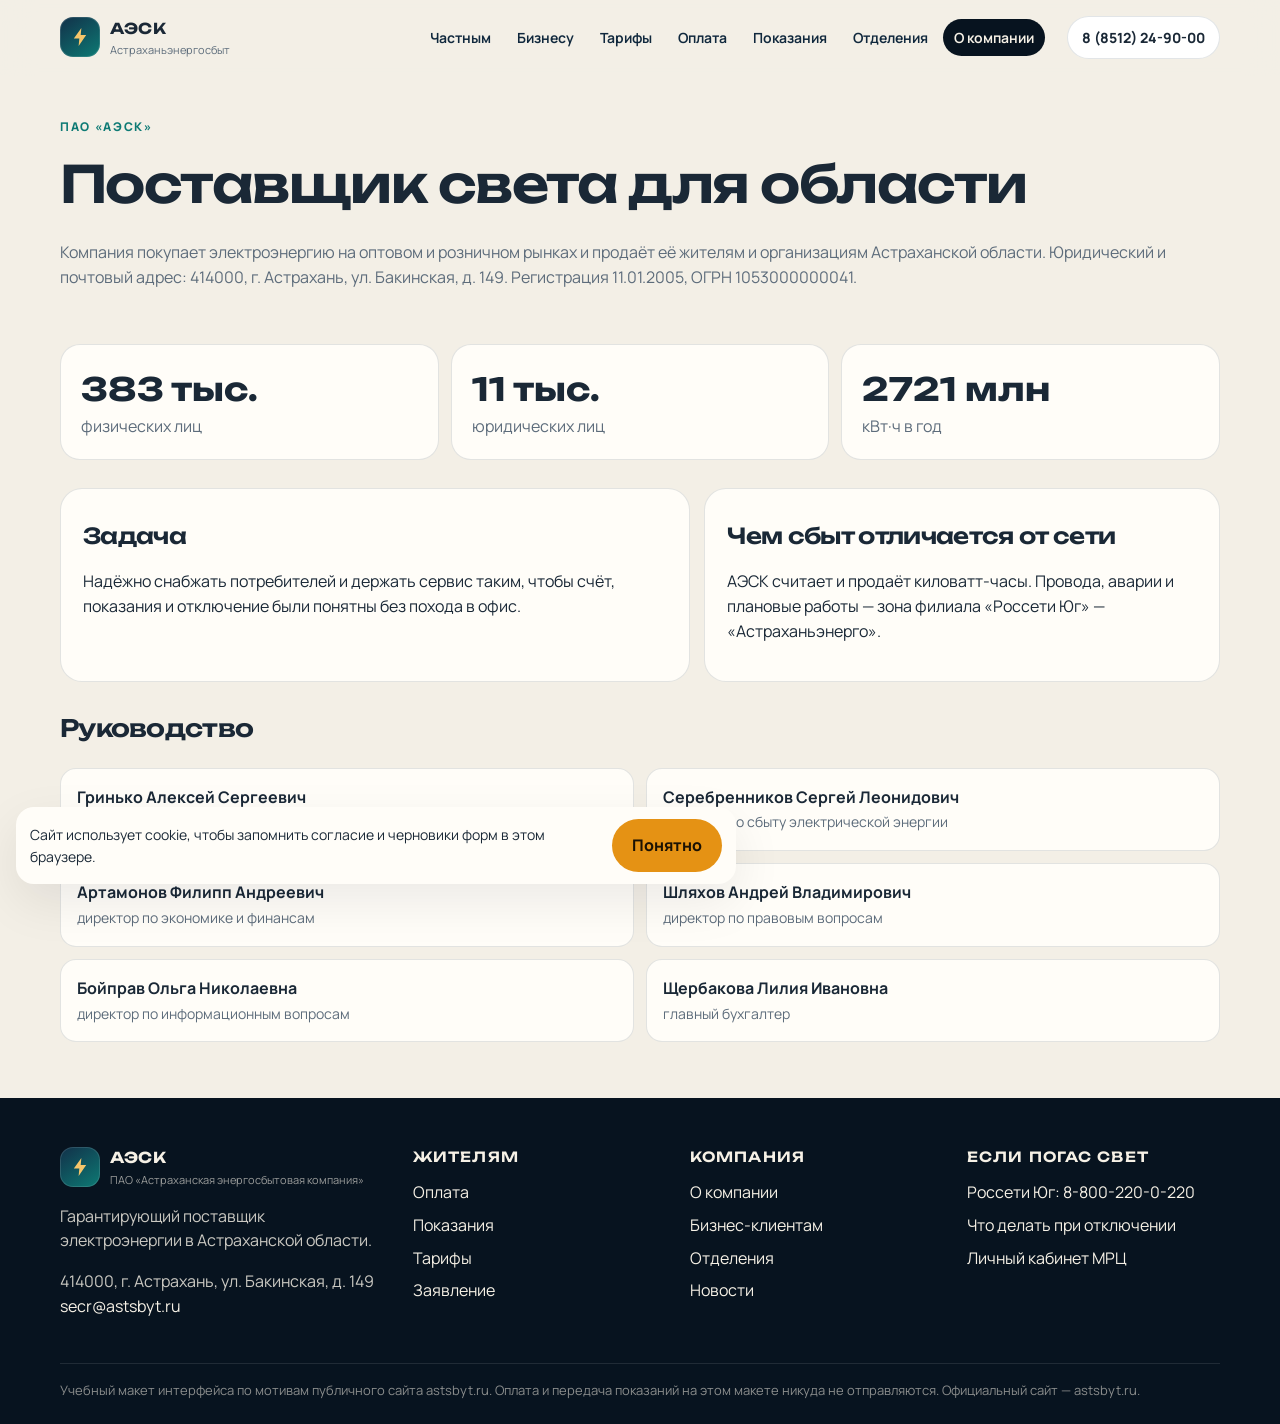
==== about.html @ f68e724e "Add a clearer redesign of the AESK public site. Keep the same resident and business flows in a simpl" ====
<!DOCTYPE html>
<html lang="ru">
<head>
  <meta charset="UTF-8">
  <meta name="viewport" content="width=device-width, initial-scale=1">
  <title>О компании — АЭСК</title>
  <link rel="preconnect" href="https://fonts.googleapis.com">
  <link href="https://fonts.googleapis.com/css2?family=Manrope:wght@400;500;600;700;800&family=Unbounded:wght@500;600;700&display=swap" rel="stylesheet">
  <link rel="stylesheet" href="css/style.css">
</head>
<body data-page="about">
  <header id="site-header"></header>
  <main class="wrap">
    <div class="page-hero">
      <div class="kicker">ПАО «АЭСК»</div>
      <h1>Поставщик света для области</h1>
      <p class="muted">Компания покупает электроэнергию на оптовом и розничном рынках и продаёт её жителям и организациям Астраханской области. Юридический и почтовый адрес: 414000, г. Астрахань, ул. Бакинская, д. 149. Регистрация 11.01.2005, ОГРН 1053000000041.</p>
    </div>
    <div class="stats" style="margin: 28px 0">
      <article class="stat"><b>383 тыс.</b><span class="muted">физических лиц</span></article>
      <article class="stat"><b>11 тыс.</b><span class="muted">юридических лиц</span></article>
      <article class="stat"><b>2721 млн</b><span class="muted">кВт·ч в год</span></article>
    </div>
    <div class="cards-2" style="margin-bottom:28px">
      <article class="card">
        <h3>Задача</h3>
        <p>Надёжно снабжать потребителей и держать сервис таким, чтобы счёт, показания и отключение были понятны без похода в офис.</p>
      </article>
      <article class="card">
        <h3>Чем сбыт отличается от сети</h3>
        <p>АЭСК считает и продаёт киловатт-часы. Провода, аварии и плановые работы — зона филиала «Россети Юг» — «Астраханьэнерго».</p>
      </article>
    </div>
    <h2>Руководство</h2>
    <div class="people" style="margin-bottom:56px">
      <article class="person"><strong>Гринько Алексей Сергеевич</strong><span>генеральный директор</span></article>
      <article class="person"><strong>Серебренников Сергей Леонидович</strong><span>директор по сбыту электрической энергии</span></article>
      <article class="person"><strong>Артамонов Филипп Андреевич</strong><span>директор по экономике и финансам</span></article>
      <article class="person"><strong>Шляхов Андрей Владимирович</strong><span>директор по правовым вопросам</span></article>
      <article class="person"><strong>Бойправ Ольга Николаевна</strong><span>директор по информационным вопросам</span></article>
      <article class="person"><strong>Щербакова Лилия Ивановна</strong><span>главный бухгалтер</span></article>
    </div>
  </main>
  <footer id="site-footer"></footer>
  <script src="js/main.js"></script>
</body>
</html>
---- css/style.css ----
:root {
  --ink: #07131f;
  --navy: #10283d;
  --deep: #0c3a40;
  --paper: #f3efe6;
  --paper-2: #e7e1d4;
  --card: #fffdf8;
  --amber: #e59214;
  --amber-2: #c56e08;
  --teal: #0d7a74;
  --teal-2: #14948c;
  --text: #1a2836;
  --muted: #5d6c7b;
  --line: rgba(16, 40, 61, 0.12);
  --shadow: 0 18px 50px rgba(7, 19, 31, 0.08);
  --radius: 22px;
  --header: 76px;
  --font: "Manrope", "Segoe UI", sans-serif;
  --display: "Unbounded", "Manrope", sans-serif;
}

* { box-sizing: border-box; }
html { scroll-behavior: smooth; }
body {
  margin: 0;
  font-family: var(--font);
  color: var(--text);
  background: var(--paper);
  line-height: 1.55;
}
img { max-width: 100%; display: block; }
a { color: inherit; }
button, input, select, textarea { font: inherit; color: inherit; }
button { cursor: pointer; }

.wrap {
  width: min(1160px, calc(100% - 40px));
  margin: 0 auto;
}

.site-header {
  position: sticky;
  top: 0;
  z-index: 40;
  height: var(--header);
  display: flex;
  align-items: center;
  background: rgba(243, 239, 230, 0.86);
  backdrop-filter: blur(16px);
  border-bottom: 1px solid transparent;
}
.site-header.scrolled { border-bottom-color: var(--line); }
.header-inner {
  display: flex;
  align-items: center;
  gap: 22px;
  width: min(1160px, calc(100% - 40px));
  margin: 0 auto;
}
.logo {
  display: flex;
  align-items: center;
  gap: 10px;
  text-decoration: none;
  flex: 0 0 auto;
}
.logo-mark {
  width: 40px;
  height: 40px;
  border-radius: 13px;
  background: linear-gradient(145deg, #123049, #0d7a74);
  display: grid;
  place-items: center;
  box-shadow: inset 0 0 0 1px rgba(255,255,255,.12);
}
.logo-mark svg { width: 22px; height: 22px; }
.logo strong {
  display: block;
  font-family: var(--display);
  font-size: 15px;
  letter-spacing: 0.04em;
}
.logo small {
  display: block;
  color: var(--muted);
  font-size: 11px;
  margin-top: 1px;
}
.nav {
  display: flex;
  gap: 4px;
  margin-left: auto;
}
.nav a {
  text-decoration: none;
  font-size: 14px;
  font-weight: 650;
  padding: 8px 11px;
  border-radius: 999px;
  color: var(--navy);
}
.nav a:hover { background: rgba(16, 40, 61, 0.06); }
.nav a[aria-current="page"] {
  background: var(--ink);
  color: #f6f1e6;
}
.header-phone {
  text-decoration: none;
  font-weight: 750;
  font-size: 14px;
  white-space: nowrap;
  padding: 10px 14px;
  border-radius: 999px;
  background: #fff;
  border: 1px solid var(--line);
}
.menu-btn {
  display: none;
  margin-left: auto;
  width: 44px;
  height: 44px;
  border-radius: 12px;
  border: 1px solid var(--line);
  background: #fff;
}
.menu-btn span {
  display: block;
  height: 2px;
  margin: 5px 11px;
  background: var(--ink);
}

.hero {
  position: relative;
  color: #f6f1e6;
  background:
    radial-gradient(800px 420px at 88% 0%, rgba(229, 146, 20, 0.38), transparent 60%),
    radial-gradient(640px 420px at 0% 100%, rgba(20, 148, 140, 0.38), transparent 58%),
    linear-gradient(155deg, #07131f 0%, #123049 58%, #0c3a40 100%);
  overflow: hidden;
}
.hero::before {
  content: "";
  position: absolute;
  inset: 0;
  background-image: linear-gradient(rgba(255,255,255,.045) 1px, transparent 1px),
    linear-gradient(90deg, rgba(255,255,255,.045) 1px, transparent 1px);
  background-size: 48px 48px;
  mask-image: linear-gradient(180deg, #000 20%, transparent 90%);
}
.hero-grid {
  position: relative;
  display: grid;
  grid-template-columns: 1.15fr 0.85fr;
  gap: 48px;
  padding: 64px 0 92px;
  align-items: end;
}
.hero-grid > *,
.actions > *,
.cards-3 > *,
.cards-2 > *,
.ranges > *,
.pay-grid > *,
.offices > *,
.stats > *,
.people > *,
.foot-grid > *,
.form-row > *,
.deadline-meta > * {
  min-width: 0;
}
.eyebrow {
  display: inline-flex;
  align-items: center;
  gap: 8px;
  font-size: 12px;
  letter-spacing: 0.14em;
  text-transform: uppercase;
  font-weight: 750;
  color: #f0c27a;
}
.eyebrow i {
  width: 8px;
  height: 8px;
  border-radius: 50%;
  background: #3ddebe;
  display: inline-block;
}
h1, h2, h3 { font-family: var(--display); font-weight: 600; letter-spacing: -0.03em; }
.hero h1 {
  font-size: clamp(34px, 5vw, 64px);
  line-height: 1.05;
  margin: 14px 0 16px;
}
.lead { font-size: 18px; max-width: 520px; color: rgba(246, 241, 230, 0.82); margin: 0 0 28px; }
.btn-row { display: flex; flex-wrap: wrap; gap: 12px; }
.btn {
  display: inline-flex;
  align-items: center;
  justify-content: center;
  gap: 8px;
  text-decoration: none;
  border: 0;
  border-radius: 999px;
  padding: 14px 20px;
  font-weight: 750;
  background: var(--amber);
  color: #1b1204;
  transition: transform .15s ease, background .15s ease;
}
.btn:hover { transform: translateY(-1px); background: #f0a22a; }
.btn.ghost {
  background: transparent;
  color: #f6f1e6;
  box-shadow: inset 0 0 0 1px rgba(246, 241, 230, 0.35);
}
.btn.dark { background: var(--ink); color: #f6f1e6; }
.btn.line {
  background: transparent;
  color: var(--navy);
  box-shadow: inset 0 0 0 1px var(--line);
}
.btn:focus-visible, a:focus-visible, button:focus-visible, input:focus-visible, select:focus-visible, textarea:focus-visible {
  outline: 3px solid #e59214;
  outline-offset: 2px;
}

.deadline {
  background: rgba(255, 253, 248, 0.1);
  border: 1px solid rgba(255,255,255,.16);
  border-radius: 28px;
  padding: 22px;
  backdrop-filter: blur(10px);
}
.deadline-top {
  display: flex;
  justify-content: space-between;
  align-items: flex-start;
  gap: 12px;
}
.deadline b { font-family: var(--display); font-size: 64px; line-height: .9; display: block; }
.deadline span { color: rgba(246,241,230,.75); }
.pill {
  font-size: 12px;
  font-weight: 800;
  letter-spacing: .08em;
  text-transform: uppercase;
  background: rgba(61, 222, 190, .16);
  color: #b8fff2;
  border-radius: 999px;
  padding: 6px 10px;
}
.meter {
  margin-top: 18px;
  height: 10px;
  border-radius: 999px;
  background: rgba(255,255,255,.12);
  overflow: hidden;
}
.meter i {
  display: block;
  height: 100%;
  width: 72%;
  background: linear-gradient(90deg, #14948c, #e59214);
}
.deadline-meta {
  display: grid;
  grid-template-columns: 1fr 1fr;
  gap: 10px;
  margin-top: 16px;
}
.deadline-meta div {
  background: rgba(7, 19, 31, .28);
  border-radius: 16px;
  padding: 12px;
}
.deadline-meta strong { display: block; font-size: 18px; }
.deadline-meta small { color: rgba(246,241,230,.7); }

.actions {
  margin-top: -46px;
  position: relative;
  z-index: 2;
  display: grid;
  grid-template-columns: repeat(6, 1fr);
  gap: 12px;
}
.action {
  background: var(--card);
  border-radius: 20px;
  padding: 16px 14px 18px;
  text-decoration: none;
  box-shadow: var(--shadow);
  border: 1px solid rgba(255,255,255,.7);
  min-height: 148px;
  display: flex;
  flex-direction: column;
  gap: 10px;
}
.action:hover { transform: translateY(-3px); }
.action svg { width: 28px; height: 28px; }
.action strong { font-size: 15px; line-height: 1.25; }
.action em { font-style: normal; color: var(--muted); font-size: 13px; margin-top: auto; }

.section { padding: 72px 0; }
.section h2 { font-size: clamp(28px, 3vw, 42px); margin: 8px 0 12px; }
.kicker {
  color: var(--teal);
  font-weight: 800;
  font-size: 12px;
  letter-spacing: .14em;
  text-transform: uppercase;
}
.section-head {
  display: flex;
  justify-content: space-between;
  align-items: flex-end;
  gap: 20px;
  margin-bottom: 24px;
}
.muted { color: var(--muted); }

.cards-3, .cards-2 { display: grid; gap: 14px; }
.cards-3 { grid-template-columns: repeat(3, 1fr); }
.cards-2 { grid-template-columns: 1.1fr .9fr; }
.card {
  background: var(--card);
  border-radius: var(--radius);
  padding: 22px;
  border: 1px solid var(--line);
}
.card h3 { margin: 8px 0; font-size: 22px; }
.tag {
  display: inline-block;
  font-size: 12px;
  font-weight: 800;
  border-radius: 999px;
  padding: 4px 9px;
  background: #f6e7cc;
  color: #8a4d05;
}
.tag.alert { background: #fde2dc; color: #9a3412; }
.tag.ok { background: #d9f3ef; color: #0d5c57; }
.card a.more { color: var(--teal); font-weight: 750; text-decoration: none; }

.ranges { display: grid; grid-template-columns: repeat(3, 1fr); gap: 14px; }
.range {
  border-radius: 24px;
  padding: 22px;
  background: var(--navy);
  color: #f6f1e6;
  min-height: 230px;
  display: flex;
  flex-direction: column;
}
.range:nth-child(2) { background: var(--deep); }
.range:nth-child(3) { background: #3d2a12; }
.range .price {
  font-family: var(--display);
  font-size: 40px;
  margin-top: auto;
}
.range .price small { font-size: 16px; font-family: var(--font); opacity: .75; }

.faq details {
  background: var(--card);
  border-radius: 16px;
  border: 1px solid var(--line);
  padding: 6px 18px;
  margin-bottom: 10px;
}
.faq summary {
  cursor: pointer;
  font-weight: 750;
  padding: 14px 0;
  list-style: none;
}
.faq summary::-webkit-details-marker { display: none; }
.faq summary::after { content: "+"; float: right; color: var(--amber-2); font-size: 22px; }
.faq details[open] summary::after { content: "–"; }
.faq details p { margin-top: 0; color: var(--muted); }

.band {
  background: var(--ink);
  color: #f6f1e6;
  border-radius: 28px;
  padding: 36px;
  display: flex;
  justify-content: space-between;
  gap: 24px;
  align-items: center;
}
.band h2 { margin: 0 0 8px; }

.page-hero { padding: 42px 0 10px; }
.page-hero h1 { font-size: clamp(34px, 4vw, 54px); margin: 8px 0; }

.table-wrap { overflow-x: auto; border-radius: 20px; border: 1px solid var(--line); background: var(--card); }
table { width: 100%; border-collapse: collapse; min-width: 640px; }
th, td { text-align: left; padding: 14px 16px; border-bottom: 1px solid var(--line); vertical-align: top; }
th { font-size: 13px; letter-spacing: .04em; text-transform: uppercase; color: var(--muted); }
tr:last-child td { border-bottom: 0; }

.pay-grid { display: grid; grid-template-columns: repeat(3, 1fr); gap: 14px; }
.pay-card {
  background: var(--card);
  border: 1px solid var(--line);
  border-radius: 20px;
  padding: 20px;
  text-decoration: none;
  min-height: 160px;
  display: flex;
  flex-direction: column;
}
.pay-card strong { font-size: 18px; }
.pay-card span { color: var(--muted); margin-top: auto; }

form.panel {
  background: var(--card);
  border: 1px solid var(--line);
  border-radius: 24px;
  padding: 24px;
  display: grid;
  gap: 14px;
}
label { display: grid; gap: 6px; font-weight: 700; font-size: 14px; }
input, select, textarea {
  border: 1px solid var(--line);
  background: #fff;
  border-radius: 12px;
  padding: 12px 14px;
}
textarea { min-height: 120px; resize: vertical; }
.form-row { display: grid; grid-template-columns: 1fr 1fr; gap: 14px; }
.note {
  background: #fff6e6;
  border-radius: 16px;
  padding: 14px 16px;
  color: #6b4a16;
  font-size: 14px;
}
.success {
  display: none;
  background: #e7f7f4;
  border-radius: 16px;
  padding: 16px;
  color: #0d5c57;
}
.error { color: #9a3412; font-size: 13px; font-weight: 650; }

.search {
  width: 100%;
  margin-bottom: 16px;
  border-radius: 14px;
  border: 1px solid var(--line);
  padding: 14px 16px;
  background: #fff;
}
.offices { display: grid; grid-template-columns: 1fr 1fr; gap: 12px; }
.office {
  background: var(--card);
  border: 1px solid var(--line);
  border-radius: 18px;
  padding: 18px;
}
.office h3 { margin: 0 0 6px; font-size: 18px; }
.office p { margin: 4px 0; color: var(--muted); font-size: 14px; }

.stats { display: grid; grid-template-columns: repeat(3, 1fr); gap: 12px; }
.stat {
  background: var(--card);
  border-radius: 20px;
  padding: 20px;
  border: 1px solid var(--line);
}
.stat b { font-family: var(--display); font-size: 32px; display: block; }

.people { display: grid; grid-template-columns: 1fr 1fr; gap: 12px; }
.person { background: var(--card); border: 1px solid var(--line); border-radius: 16px; padding: 16px; }
.person strong { display: block; }
.person span { color: var(--muted); font-size: 14px; }

.news-list { display: grid; gap: 12px; }
.news-item {
  display: grid;
  grid-template-columns: 110px 1fr;
  gap: 16px;
  background: var(--card);
  border: 1px solid var(--line);
  border-radius: 18px;
  padding: 16px;
  text-decoration: none;
}
.date-box {
  background: var(--paper-2);
  border-radius: 14px;
  display: grid;
  place-items: center;
  text-align: center;
  font-weight: 800;
  min-height: 84px;
}
.article { max-width: 760px; }
.article p { font-size: 17px; }

.site-footer {
  background: #07131f;
  color: rgba(246, 241, 230, .82);
  padding: 48px 0 24px;
  margin-top: 20px;
}
.foot-grid {
  display: grid;
  grid-template-columns: 1.3fr 1fr 1fr 1fr;
  gap: 24px;
}
.site-footer a { color: #f6f1e6; text-decoration: none; }
.site-footer .logo small { color: rgba(246, 241, 230, 0.62); }
.site-footer a:hover { color: #f0c27a; }
.site-footer h3 { color: #f6f1e6; font-size: 14px; margin: 0 0 12px; letter-spacing: .08em; text-transform: uppercase; }
.site-footer ul { list-style: none; margin: 0; padding: 0; display: grid; gap: 8px; }
.legal {
  margin-top: 28px;
  padding-top: 16px;
  border-top: 1px solid rgba(255,255,255,.1);
  font-size: 13px;
  color: rgba(246,241,230,.55);
}

.cookie {
  position: fixed;
  left: 16px;
  right: 16px;
  bottom: 16px;
  z-index: 50;
  background: #fffdf8;
  border-radius: 18px;
  box-shadow: var(--shadow);
  padding: 12px 14px;
  display: flex;
  gap: 12px;
  align-items: center;
  justify-content: space-between;
  max-width: 720px;
}
.cookie p { margin: 0; font-size: 14px; }

@media (max-width: 980px) {
  .nav, .header-phone { display: none; }
  .menu-btn { display: block; }
  .nav.open {
    display: flex;
    flex-direction: column;
    position: absolute;
    top: var(--header);
    left: 0;
    right: 0;
    background: #f3efe6;
    padding: 12px 20px 18px;
    border-bottom: 1px solid var(--line);
  }
  .hero-grid, .cards-3, .cards-2, .ranges, .pay-grid, .actions, .offices, .stats, .people, .foot-grid, .form-row {
    grid-template-columns: 1fr;
  }
  .actions { grid-template-columns: 1fr 1fr; }
  .band, .section-head, .cookie { flex-direction: column; align-items: flex-start; }
  .news-item { grid-template-columns: 1fr; }
}
@media (max-width: 640px) {
  .actions { grid-template-columns: 1fr; }
  .wrap { width: min(1160px, calc(100% - 28px)); }
  .hero-grid { padding-top: 28px; padding-bottom: 72px; }
  .hero h1 { font-size: 34px; max-width: none; }
  .lead { font-size: 16px; }
  .deadline b { font-size: 48px; }
  .deadline-meta { grid-template-columns: 1fr; }
  .eyebrow { letter-spacing: 0.08em; }
  .cookie { left: 10px; right: 10px; bottom: 10px; align-items: stretch; }
  .cookie .btn { width: 100%; }
}
@media (prefers-reduced-motion: reduce) {
  * { scroll-behavior: auto !important; transition: none !important; }
}
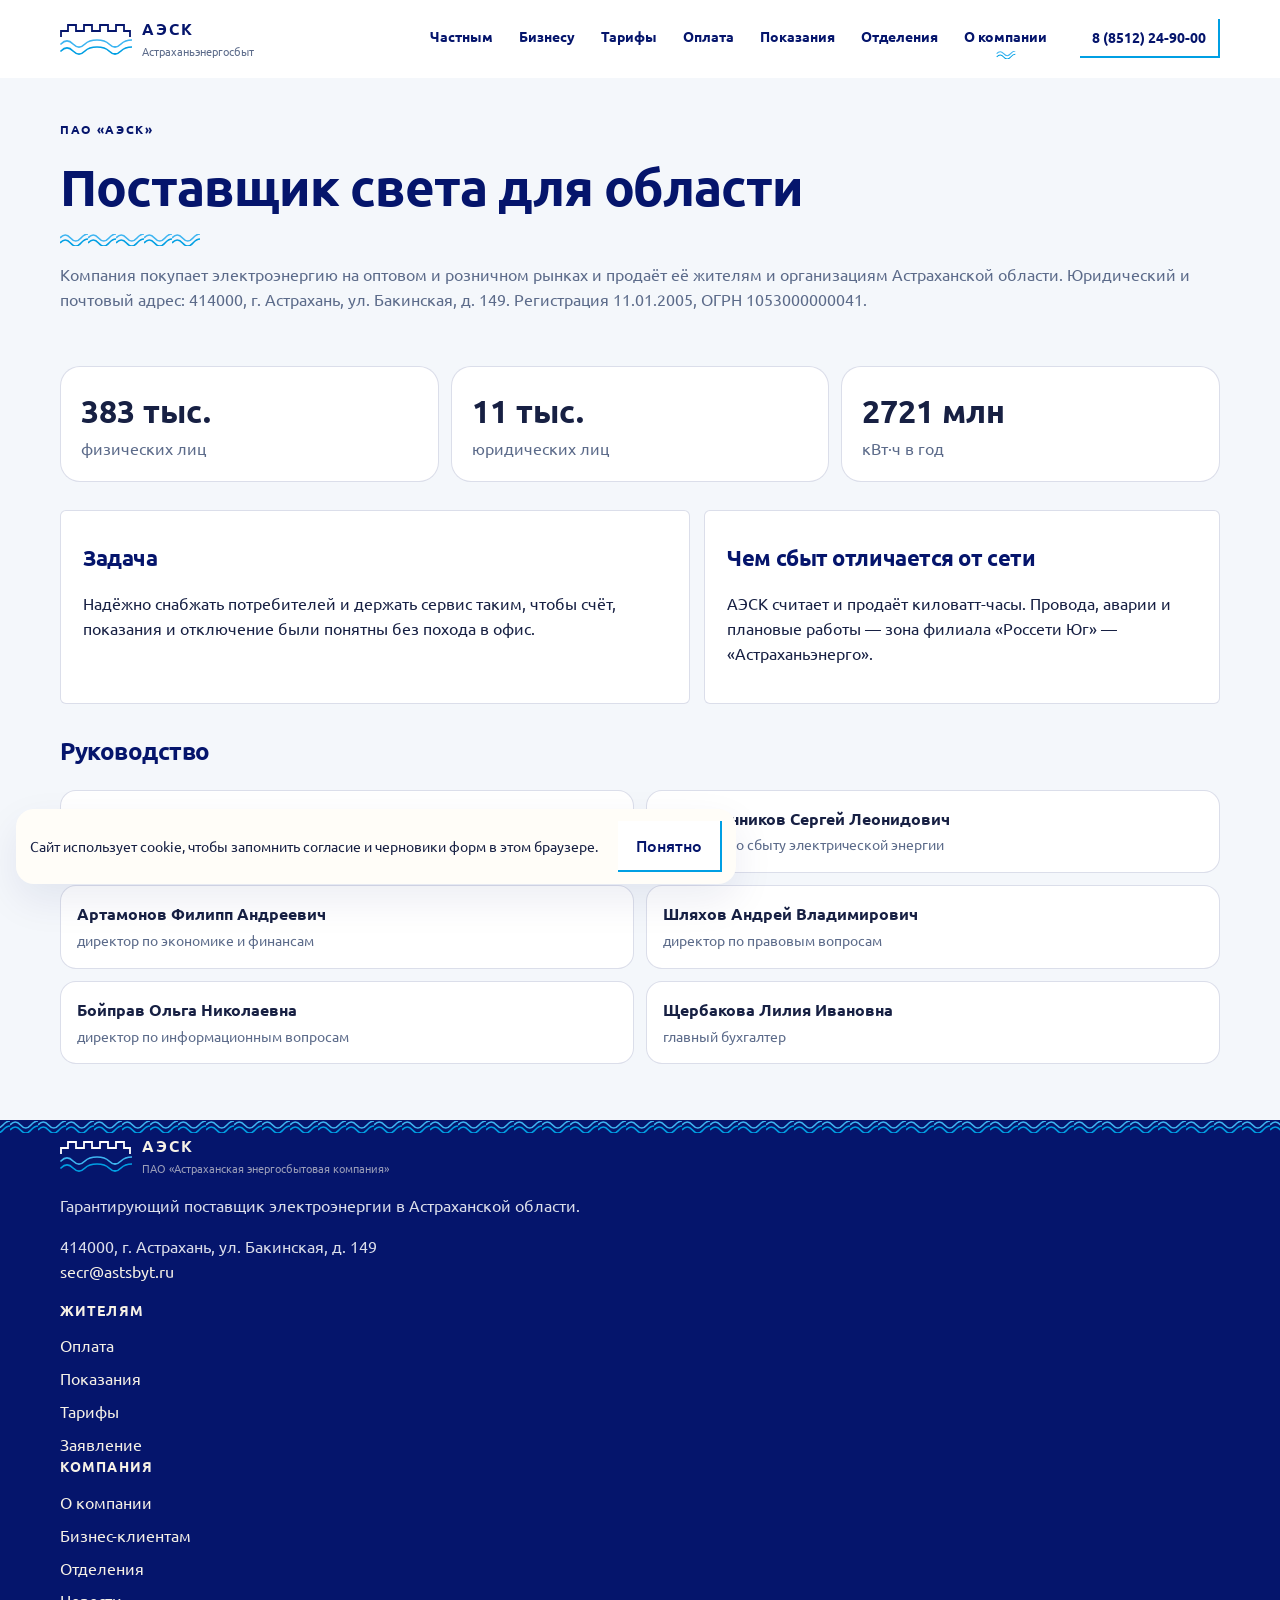
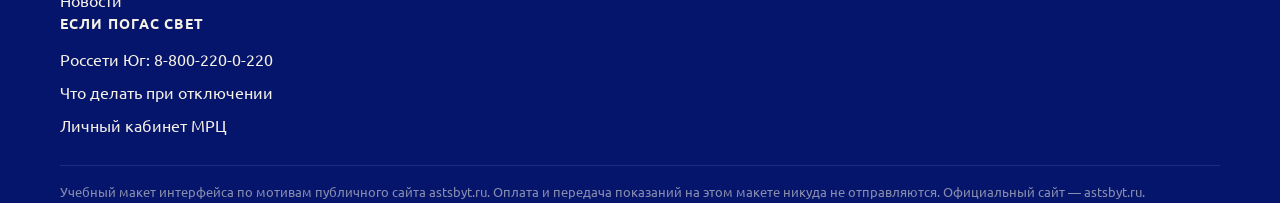
==== commit aa9f0194: "Restyle the site in the Astrakhan region brand. Use the oblast blue, azure, Ubuntu type, and the kre" ====
--- a/about.html
+++ b/about.html
@@ -5,7 +5,7 @@
   <meta name="viewport" content="width=device-width, initial-scale=1">
   <title>О компании — АЭСК</title>
   <link rel="preconnect" href="https://fonts.googleapis.com">
-  <link href="https://fonts.googleapis.com/css2?family=Manrope:wght@400;500;600;700;800&family=Unbounded:wght@500;600;700&display=swap" rel="stylesheet">
+  <link href="https://fonts.googleapis.com/css2?family=Ubuntu:wght@300;400;500;700&display=swap" rel="stylesheet">
   <link rel="stylesheet" href="css/style.css">
 </head>
 <body data-page="about">
--- a/css/style.css
+++ b/css/style.css
@@ -1,22 +1,25 @@
 :root {
-  --ink: #07131f;
-  --navy: #10283d;
-  --deep: #0c3a40;
-  --paper: #f3efe6;
-  --paper-2: #e7e1d4;
-  --card: #fffdf8;
-  --amber: #e59214;
-  --amber-2: #c56e08;
-  --teal: #0d7a74;
-  --teal-2: #14948c;
-  --text: #1a2836;
-  --muted: #5d6c7b;
-  --line: rgba(16, 40, 61, 0.12);
-  --shadow: 0 18px 50px rgba(7, 19, 31, 0.08);
-  --radius: 22px;
-  --header: 76px;
-  --font: "Manrope", "Segoe UI", sans-serif;
-  --display: "Unbounded", "Manrope", sans-serif;
+  --ink: #05156c;
+  --navy: #05156c;
+  --deep: #009fe3;
+  --paper: #f4f7fb;
+  --paper-2: #e3eef8;
+  --card: #ffffff;
+  --amber: #009fe3;
+  --amber-2: #05156c;
+  --teal: #05156c;
+  --teal-2: #3eb5f1;
+  --azure: #009fe3;
+  --azure-2: #3eb5f1;
+  --text: #172043;
+  --muted: #5c6b8a;
+  --line: rgba(5, 21, 108, 0.14);
+  --shadow: 0 16px 40px rgba(5, 21, 108, 0.08);
+  --radius: 6px;
+  --header: 78px;
+  --font: "Ubuntu", "Segoe UI", sans-serif;
+  --display: "Ubuntu", "Segoe UI", sans-serif;
+  --wave: url("data:image/svg+xml,%3Csvg xmlns='http://www.w3.org/2000/svg' width='28' height='12' viewBox='0 0 28 12'%3E%3Cpath d='M0 4c3.5-4 7-4 10.5 0S17.5 8 21 4s7-4 7-4' fill='none' stroke='%233eb5f1' stroke-width='1.6'/%3E%3Cpath d='M0 9c3.5-4 7-4 10.5 0S17.5 13 21 9s7-4 7-4' fill='none' stroke='%23009fe3' stroke-width='1.6'/%3E%3C/svg%3E");
 }
 
 * { box-sizing: border-box; }
@@ -45,7 +48,7 @@
   height: var(--header);
   display: flex;
   align-items: center;
-  background: rgba(243, 239, 230, 0.86);
+  background: rgba(255, 255, 255, 0.94);
   backdrop-filter: blur(16px);
   border-bottom: 1px solid transparent;
 }
@@ -65,20 +68,20 @@
   flex: 0 0 auto;
 }
 .logo-mark {
-  width: 40px;
-  height: 40px;
-  border-radius: 13px;
-  background: linear-gradient(145deg, #123049, #0d7a74);
+  width: 72px;
+  height: 32px;
   display: grid;
   place-items: center;
-  box-shadow: inset 0 0 0 1px rgba(255,255,255,.12);
-}
-.logo-mark svg { width: 22px; height: 22px; }
+  color: var(--ink);
+}
+.logo-mark svg { width: 72px; height: 32px; }
 .logo strong {
   display: block;
   font-family: var(--display);
-  font-size: 15px;
-  letter-spacing: 0.04em;
+  font-size: 16px;
+  font-weight: 700;
+  letter-spacing: 0.12em;
+  color: var(--ink);
 }
 .logo small {
   display: block;
@@ -99,20 +102,25 @@
   border-radius: 999px;
   color: var(--navy);
 }
-.nav a:hover { background: rgba(16, 40, 61, 0.06); }
+.nav a:hover { color: var(--azure); }
 .nav a[aria-current="page"] {
-  background: var(--ink);
-  color: #f6f1e6;
+  color: var(--ink);
+  border-radius: 0;
+  background: var(--wave) center bottom / 28px 8px no-repeat;
+  padding-bottom: 12px;
 }
 .header-phone {
   text-decoration: none;
-  font-weight: 750;
+  font-weight: 700;
   font-size: 14px;
   white-space: nowrap;
-  padding: 10px 14px;
-  border-radius: 999px;
+  padding: 8px 12px;
+  border-radius: 0;
   background: #fff;
-  border: 1px solid var(--line);
+  color: var(--ink);
+  border: 0;
+  border-right: 2px solid var(--azure);
+  border-bottom: 2px solid var(--azure);
 }
 .menu-btn {
   display: none;
@@ -132,21 +140,27 @@
 
 .hero {
   position: relative;
-  color: #f6f1e6;
-  background:
-    radial-gradient(800px 420px at 88% 0%, rgba(229, 146, 20, 0.38), transparent 60%),
-    radial-gradient(640px 420px at 0% 100%, rgba(20, 148, 140, 0.38), transparent 58%),
-    linear-gradient(155deg, #07131f 0%, #123049 58%, #0c3a40 100%);
+  color: #fff;
+  background: #05156c;
   overflow: hidden;
 }
 .hero::before {
   content: "";
   position: absolute;
-  inset: 0;
-  background-image: linear-gradient(rgba(255,255,255,.045) 1px, transparent 1px),
-    linear-gradient(90deg, rgba(255,255,255,.045) 1px, transparent 1px);
-  background-size: 48px 48px;
-  mask-image: linear-gradient(180deg, #000 20%, transparent 90%);
+  left: 0;
+  right: 0;
+  top: 0;
+  height: 14px;
+  background: var(--wave) center / 28px 12px repeat-x;
+}
+.hero::after {
+  content: "";
+  position: absolute;
+  left: 0;
+  right: 0;
+  bottom: 0;
+  height: 16px;
+  background: var(--wave) center / 28px 12px repeat-x;
 }
 .hero-grid {
   position: relative;
@@ -178,16 +192,17 @@
   letter-spacing: 0.14em;
   text-transform: uppercase;
   font-weight: 750;
-  color: #f0c27a;
+  color: var(--azure-2);
 }
 .eyebrow i {
-  width: 8px;
+  width: 28px;
   height: 8px;
-  border-radius: 50%;
-  background: #3ddebe;
+  border-radius: 0;
+  background: var(--wave) center / 28px 8px no-repeat;
   display: inline-block;
 }
-h1, h2, h3 { font-family: var(--display); font-weight: 600; letter-spacing: -0.03em; }
+h1, h2, h3 { font-family: var(--display); font-weight: 700; letter-spacing: -0.02em; color: var(--ink); }
+.hero h1, .hero h2, .hero h3 { color: #fff; }
 .hero h1 {
   font-size: clamp(34px, 5vw, 64px);
   line-height: 1.05;
@@ -202,27 +217,29 @@
   gap: 8px;
   text-decoration: none;
   border: 0;
-  border-radius: 999px;
-  padding: 14px 20px;
-  font-weight: 750;
-  background: var(--amber);
-  color: #1b1204;
+  border-right: 2px solid var(--azure);
+  border-bottom: 2px solid var(--azure);
+  border-radius: 0;
+  padding: 12px 18px;
+  font-weight: 500;
+  background: #fff;
+  color: var(--ink);
   transition: transform .15s ease, background .15s ease;
 }
-.btn:hover { transform: translateY(-1px); background: #f0a22a; }
+.btn:hover { transform: translate(-1px, -1px); background: #f3fbff; }
 .btn.ghost {
   background: transparent;
-  color: #f6f1e6;
-  box-shadow: inset 0 0 0 1px rgba(246, 241, 230, 0.35);
-}
-.btn.dark { background: var(--ink); color: #f6f1e6; }
+  color: #fff;
+  border-right-color: #fff;
+  border-bottom-color: var(--azure-2);
+}
+.btn.dark { background: var(--ink); color: #fff; }
 .btn.line {
-  background: transparent;
-  color: var(--navy);
-  box-shadow: inset 0 0 0 1px var(--line);
+  background: #fff;
+  color: var(--ink);
 }
 .btn:focus-visible, a:focus-visible, button:focus-visible, input:focus-visible, select:focus-visible, textarea:focus-visible {
-  outline: 3px solid #e59214;
+  outline: 3px solid #009fe3;
   outline-offset: 2px;
 }
 
@@ -246,9 +263,9 @@
   font-weight: 800;
   letter-spacing: .08em;
   text-transform: uppercase;
-  background: rgba(61, 222, 190, .16);
-  color: #b8fff2;
-  border-radius: 999px;
+  background: rgba(0, 159, 227, .22);
+  color: #d7f3ff;
+  border-radius: 0;
   padding: 6px 10px;
 }
 .meter {
@@ -262,7 +279,7 @@
   display: block;
   height: 100%;
   width: 72%;
-  background: linear-gradient(90deg, #14948c, #e59214);
+  background: linear-gradient(90deg, #3eb5f1, #fff);
 }
 .deadline-meta {
   display: grid;
@@ -337,11 +354,12 @@
   font-weight: 800;
   border-radius: 999px;
   padding: 4px 9px;
-  background: #f6e7cc;
-  color: #8a4d05;
-}
-.tag.alert { background: #fde2dc; color: #9a3412; }
-.tag.ok { background: #d9f3ef; color: #0d5c57; }
+  background: #e7f5fd;
+  color: #05156c;
+  border-radius: 0;
+}
+.tag.alert { background: #fde8e4; color: #9a3412; }
+.tag.ok { background: #e5f6fd; color: #036996; }
 .card a.more { color: var(--teal); font-weight: 750; text-decoration: none; }
 
 .ranges { display: grid; grid-template-columns: repeat(3, 1fr); gap: 14px; }
@@ -354,8 +372,8 @@
   display: flex;
   flex-direction: column;
 }
-.range:nth-child(2) { background: var(--deep); }
-.range:nth-child(3) { background: #3d2a12; }
+.range:nth-child(2) { background: #009fe3; }
+.range:nth-child(3) { background: #fff; color: #05156c; box-shadow: inset 0 0 0 2px #05156c; }
 .range .price {
   font-family: var(--display);
   font-size: 40px;
@@ -391,7 +409,16 @@
   gap: 24px;
   align-items: center;
 }
-.band h2 { margin: 0 0 8px; }
+.band h2 { margin: 0 0 8px; color: #fff; }
+.section h2::after,
+.page-hero h1::after {
+  content: "";
+  display: block;
+  width: 140px;
+  height: 12px;
+  margin-top: 8px;
+  background: var(--wave) left center / 28px 12px repeat-x;
+}
 
 .page-hero { padding: 42px 0 10px; }
 .page-hero h1 { font-size: clamp(34px, 4vw, 54px); margin: 8px 0; }
@@ -434,18 +461,20 @@
 textarea { min-height: 120px; resize: vertical; }
 .form-row { display: grid; grid-template-columns: 1fr 1fr; gap: 14px; }
 .note {
-  background: #fff6e6;
-  border-radius: 16px;
+  background: #e7f5fd;
+  border-radius: 0;
+  border-right: 2px solid var(--azure);
+  border-bottom: 2px solid var(--azure);
   padding: 14px 16px;
-  color: #6b4a16;
+  color: #05156c;
   font-size: 14px;
 }
 .success {
   display: none;
-  background: #e7f7f4;
-  border-radius: 16px;
+  background: #e7f5fd;
+  border-radius: 0;
   padding: 16px;
-  color: #0d5c57;
+  color: #05156c;
 }
 .error { color: #9a3412; font-size: 13px; font-weight: 650; }
 
@@ -505,8 +534,16 @@
 .article p { font-size: 17px; }
 
 .site-footer {
-  background: #07131f;
-  color: rgba(246, 241, 230, .82);
+  background: #05156c;
+  color: rgba(255, 255, 255, .86);
+  position: relative;
+}
+.site-footer::before {
+  content: "";
+  display: block;
+  height: 14px;
+  background: var(--wave) center / 28px 12px repeat-x;
+}
   padding: 48px 0 24px;
   margin-top: 20px;
 }
@@ -517,7 +554,9 @@
 }
 .site-footer a { color: #f6f1e6; text-decoration: none; }
 .site-footer .logo small { color: rgba(246, 241, 230, 0.62); }
-.site-footer a:hover { color: #f0c27a; }
+.site-footer a:hover { color: #3eb5f1; }
+.site-footer .logo-mark { color: #fff; }
+.site-footer .logo strong { color: #fff; }
 .site-footer h3 { color: #f6f1e6; font-size: 14px; margin: 0 0 12px; letter-spacing: .08em; text-transform: uppercase; }
 .site-footer ul { list-style: none; margin: 0; padding: 0; display: grid; gap: 8px; }
 .legal {
@@ -556,7 +595,7 @@
     top: var(--header);
     left: 0;
     right: 0;
-    background: #f3efe6;
+    background: #fff;
     padding: 12px 20px 18px;
     border-bottom: 1px solid var(--line);
   }
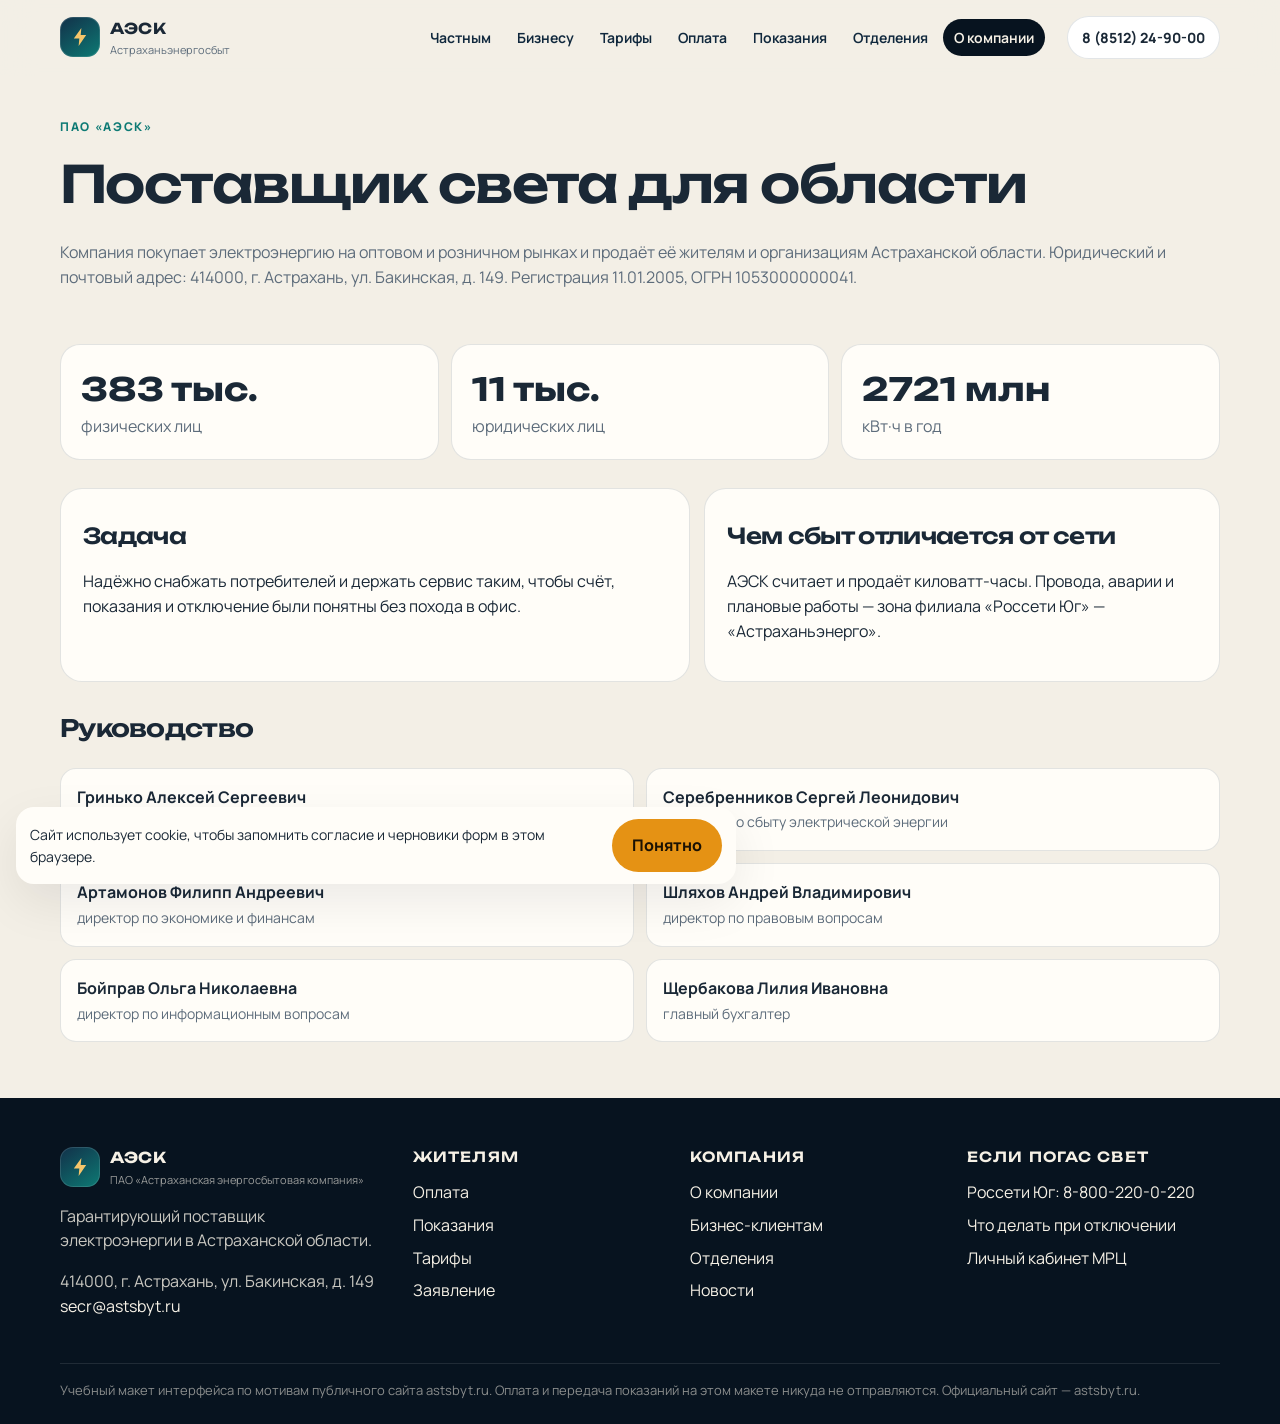
==== commit 1136c5a9: "Revert "Restyle the site in the Astrakhan region brand." This reverts commit aa9f01944d3f3f833836a55" ====
--- a/about.html
+++ b/about.html
@@ -5,7 +5,7 @@
   <meta name="viewport" content="width=device-width, initial-scale=1">
   <title>О компании — АЭСК</title>
   <link rel="preconnect" href="https://fonts.googleapis.com">
-  <link href="https://fonts.googleapis.com/css2?family=Ubuntu:wght@300;400;500;700&display=swap" rel="stylesheet">
+  <link href="https://fonts.googleapis.com/css2?family=Manrope:wght@400;500;600;700;800&family=Unbounded:wght@500;600;700&display=swap" rel="stylesheet">
   <link rel="stylesheet" href="css/style.css">
 </head>
 <body data-page="about">
--- a/css/style.css
+++ b/css/style.css
@@ -1,25 +1,22 @@
 :root {
-  --ink: #05156c;
-  --navy: #05156c;
-  --deep: #009fe3;
-  --paper: #f4f7fb;
-  --paper-2: #e3eef8;
-  --card: #ffffff;
-  --amber: #009fe3;
-  --amber-2: #05156c;
-  --teal: #05156c;
-  --teal-2: #3eb5f1;
-  --azure: #009fe3;
-  --azure-2: #3eb5f1;
-  --text: #172043;
-  --muted: #5c6b8a;
-  --line: rgba(5, 21, 108, 0.14);
-  --shadow: 0 16px 40px rgba(5, 21, 108, 0.08);
-  --radius: 6px;
-  --header: 78px;
-  --font: "Ubuntu", "Segoe UI", sans-serif;
-  --display: "Ubuntu", "Segoe UI", sans-serif;
-  --wave: url("data:image/svg+xml,%3Csvg xmlns='http://www.w3.org/2000/svg' width='28' height='12' viewBox='0 0 28 12'%3E%3Cpath d='M0 4c3.5-4 7-4 10.5 0S17.5 8 21 4s7-4 7-4' fill='none' stroke='%233eb5f1' stroke-width='1.6'/%3E%3Cpath d='M0 9c3.5-4 7-4 10.5 0S17.5 13 21 9s7-4 7-4' fill='none' stroke='%23009fe3' stroke-width='1.6'/%3E%3C/svg%3E");
+  --ink: #07131f;
+  --navy: #10283d;
+  --deep: #0c3a40;
+  --paper: #f3efe6;
+  --paper-2: #e7e1d4;
+  --card: #fffdf8;
+  --amber: #e59214;
+  --amber-2: #c56e08;
+  --teal: #0d7a74;
+  --teal-2: #14948c;
+  --text: #1a2836;
+  --muted: #5d6c7b;
+  --line: rgba(16, 40, 61, 0.12);
+  --shadow: 0 18px 50px rgba(7, 19, 31, 0.08);
+  --radius: 22px;
+  --header: 76px;
+  --font: "Manrope", "Segoe UI", sans-serif;
+  --display: "Unbounded", "Manrope", sans-serif;
 }
 
 * { box-sizing: border-box; }
@@ -48,7 +45,7 @@
   height: var(--header);
   display: flex;
   align-items: center;
-  background: rgba(255, 255, 255, 0.94);
+  background: rgba(243, 239, 230, 0.86);
   backdrop-filter: blur(16px);
   border-bottom: 1px solid transparent;
 }
@@ -68,20 +65,20 @@
   flex: 0 0 auto;
 }
 .logo-mark {
-  width: 72px;
-  height: 32px;
+  width: 40px;
+  height: 40px;
+  border-radius: 13px;
+  background: linear-gradient(145deg, #123049, #0d7a74);
   display: grid;
   place-items: center;
-  color: var(--ink);
-}
-.logo-mark svg { width: 72px; height: 32px; }
+  box-shadow: inset 0 0 0 1px rgba(255,255,255,.12);
+}
+.logo-mark svg { width: 22px; height: 22px; }
 .logo strong {
   display: block;
   font-family: var(--display);
-  font-size: 16px;
-  font-weight: 700;
-  letter-spacing: 0.12em;
-  color: var(--ink);
+  font-size: 15px;
+  letter-spacing: 0.04em;
 }
 .logo small {
   display: block;
@@ -102,25 +99,20 @@
   border-radius: 999px;
   color: var(--navy);
 }
-.nav a:hover { color: var(--azure); }
+.nav a:hover { background: rgba(16, 40, 61, 0.06); }
 .nav a[aria-current="page"] {
-  color: var(--ink);
-  border-radius: 0;
-  background: var(--wave) center bottom / 28px 8px no-repeat;
-  padding-bottom: 12px;
+  background: var(--ink);
+  color: #f6f1e6;
 }
 .header-phone {
   text-decoration: none;
-  font-weight: 700;
+  font-weight: 750;
   font-size: 14px;
   white-space: nowrap;
-  padding: 8px 12px;
-  border-radius: 0;
+  padding: 10px 14px;
+  border-radius: 999px;
   background: #fff;
-  color: var(--ink);
-  border: 0;
-  border-right: 2px solid var(--azure);
-  border-bottom: 2px solid var(--azure);
+  border: 1px solid var(--line);
 }
 .menu-btn {
   display: none;
@@ -140,27 +132,21 @@
 
 .hero {
   position: relative;
-  color: #fff;
-  background: #05156c;
+  color: #f6f1e6;
+  background:
+    radial-gradient(800px 420px at 88% 0%, rgba(229, 146, 20, 0.38), transparent 60%),
+    radial-gradient(640px 420px at 0% 100%, rgba(20, 148, 140, 0.38), transparent 58%),
+    linear-gradient(155deg, #07131f 0%, #123049 58%, #0c3a40 100%);
   overflow: hidden;
 }
 .hero::before {
   content: "";
   position: absolute;
-  left: 0;
-  right: 0;
-  top: 0;
-  height: 14px;
-  background: var(--wave) center / 28px 12px repeat-x;
-}
-.hero::after {
-  content: "";
-  position: absolute;
-  left: 0;
-  right: 0;
-  bottom: 0;
-  height: 16px;
-  background: var(--wave) center / 28px 12px repeat-x;
+  inset: 0;
+  background-image: linear-gradient(rgba(255,255,255,.045) 1px, transparent 1px),
+    linear-gradient(90deg, rgba(255,255,255,.045) 1px, transparent 1px);
+  background-size: 48px 48px;
+  mask-image: linear-gradient(180deg, #000 20%, transparent 90%);
 }
 .hero-grid {
   position: relative;
@@ -192,17 +178,16 @@
   letter-spacing: 0.14em;
   text-transform: uppercase;
   font-weight: 750;
-  color: var(--azure-2);
+  color: #f0c27a;
 }
 .eyebrow i {
-  width: 28px;
+  width: 8px;
   height: 8px;
-  border-radius: 0;
-  background: var(--wave) center / 28px 8px no-repeat;
+  border-radius: 50%;
+  background: #3ddebe;
   display: inline-block;
 }
-h1, h2, h3 { font-family: var(--display); font-weight: 700; letter-spacing: -0.02em; color: var(--ink); }
-.hero h1, .hero h2, .hero h3 { color: #fff; }
+h1, h2, h3 { font-family: var(--display); font-weight: 600; letter-spacing: -0.03em; }
 .hero h1 {
   font-size: clamp(34px, 5vw, 64px);
   line-height: 1.05;
@@ -217,29 +202,27 @@
   gap: 8px;
   text-decoration: none;
   border: 0;
-  border-right: 2px solid var(--azure);
-  border-bottom: 2px solid var(--azure);
-  border-radius: 0;
-  padding: 12px 18px;
-  font-weight: 500;
-  background: #fff;
-  color: var(--ink);
+  border-radius: 999px;
+  padding: 14px 20px;
+  font-weight: 750;
+  background: var(--amber);
+  color: #1b1204;
   transition: transform .15s ease, background .15s ease;
 }
-.btn:hover { transform: translate(-1px, -1px); background: #f3fbff; }
+.btn:hover { transform: translateY(-1px); background: #f0a22a; }
 .btn.ghost {
   background: transparent;
-  color: #fff;
-  border-right-color: #fff;
-  border-bottom-color: var(--azure-2);
-}
-.btn.dark { background: var(--ink); color: #fff; }
+  color: #f6f1e6;
+  box-shadow: inset 0 0 0 1px rgba(246, 241, 230, 0.35);
+}
+.btn.dark { background: var(--ink); color: #f6f1e6; }
 .btn.line {
-  background: #fff;
-  color: var(--ink);
+  background: transparent;
+  color: var(--navy);
+  box-shadow: inset 0 0 0 1px var(--line);
 }
 .btn:focus-visible, a:focus-visible, button:focus-visible, input:focus-visible, select:focus-visible, textarea:focus-visible {
-  outline: 3px solid #009fe3;
+  outline: 3px solid #e59214;
   outline-offset: 2px;
 }
 
@@ -263,9 +246,9 @@
   font-weight: 800;
   letter-spacing: .08em;
   text-transform: uppercase;
-  background: rgba(0, 159, 227, .22);
-  color: #d7f3ff;
-  border-radius: 0;
+  background: rgba(61, 222, 190, .16);
+  color: #b8fff2;
+  border-radius: 999px;
   padding: 6px 10px;
 }
 .meter {
@@ -279,7 +262,7 @@
   display: block;
   height: 100%;
   width: 72%;
-  background: linear-gradient(90deg, #3eb5f1, #fff);
+  background: linear-gradient(90deg, #14948c, #e59214);
 }
 .deadline-meta {
   display: grid;
@@ -354,12 +337,11 @@
   font-weight: 800;
   border-radius: 999px;
   padding: 4px 9px;
-  background: #e7f5fd;
-  color: #05156c;
-  border-radius: 0;
-}
-.tag.alert { background: #fde8e4; color: #9a3412; }
-.tag.ok { background: #e5f6fd; color: #036996; }
+  background: #f6e7cc;
+  color: #8a4d05;
+}
+.tag.alert { background: #fde2dc; color: #9a3412; }
+.tag.ok { background: #d9f3ef; color: #0d5c57; }
 .card a.more { color: var(--teal); font-weight: 750; text-decoration: none; }
 
 .ranges { display: grid; grid-template-columns: repeat(3, 1fr); gap: 14px; }
@@ -372,8 +354,8 @@
   display: flex;
   flex-direction: column;
 }
-.range:nth-child(2) { background: #009fe3; }
-.range:nth-child(3) { background: #fff; color: #05156c; box-shadow: inset 0 0 0 2px #05156c; }
+.range:nth-child(2) { background: var(--deep); }
+.range:nth-child(3) { background: #3d2a12; }
 .range .price {
   font-family: var(--display);
   font-size: 40px;
@@ -409,16 +391,7 @@
   gap: 24px;
   align-items: center;
 }
-.band h2 { margin: 0 0 8px; color: #fff; }
-.section h2::after,
-.page-hero h1::after {
-  content: "";
-  display: block;
-  width: 140px;
-  height: 12px;
-  margin-top: 8px;
-  background: var(--wave) left center / 28px 12px repeat-x;
-}
+.band h2 { margin: 0 0 8px; }
 
 .page-hero { padding: 42px 0 10px; }
 .page-hero h1 { font-size: clamp(34px, 4vw, 54px); margin: 8px 0; }
@@ -461,20 +434,18 @@
 textarea { min-height: 120px; resize: vertical; }
 .form-row { display: grid; grid-template-columns: 1fr 1fr; gap: 14px; }
 .note {
-  background: #e7f5fd;
-  border-radius: 0;
-  border-right: 2px solid var(--azure);
-  border-bottom: 2px solid var(--azure);
+  background: #fff6e6;
+  border-radius: 16px;
   padding: 14px 16px;
-  color: #05156c;
+  color: #6b4a16;
   font-size: 14px;
 }
 .success {
   display: none;
-  background: #e7f5fd;
-  border-radius: 0;
+  background: #e7f7f4;
+  border-radius: 16px;
   padding: 16px;
-  color: #05156c;
+  color: #0d5c57;
 }
 .error { color: #9a3412; font-size: 13px; font-weight: 650; }
 
@@ -534,16 +505,8 @@
 .article p { font-size: 17px; }
 
 .site-footer {
-  background: #05156c;
-  color: rgba(255, 255, 255, .86);
-  position: relative;
-}
-.site-footer::before {
-  content: "";
-  display: block;
-  height: 14px;
-  background: var(--wave) center / 28px 12px repeat-x;
-}
+  background: #07131f;
+  color: rgba(246, 241, 230, .82);
   padding: 48px 0 24px;
   margin-top: 20px;
 }
@@ -554,9 +517,7 @@
 }
 .site-footer a { color: #f6f1e6; text-decoration: none; }
 .site-footer .logo small { color: rgba(246, 241, 230, 0.62); }
-.site-footer a:hover { color: #3eb5f1; }
-.site-footer .logo-mark { color: #fff; }
-.site-footer .logo strong { color: #fff; }
+.site-footer a:hover { color: #f0c27a; }
 .site-footer h3 { color: #f6f1e6; font-size: 14px; margin: 0 0 12px; letter-spacing: .08em; text-transform: uppercase; }
 .site-footer ul { list-style: none; margin: 0; padding: 0; display: grid; gap: 8px; }
 .legal {
@@ -595,7 +556,7 @@
     top: var(--header);
     left: 0;
     right: 0;
-    background: #fff;
+    background: #f3efe6;
     padding: 12px 20px 18px;
     border-bottom: 1px solid var(--line);
   }
